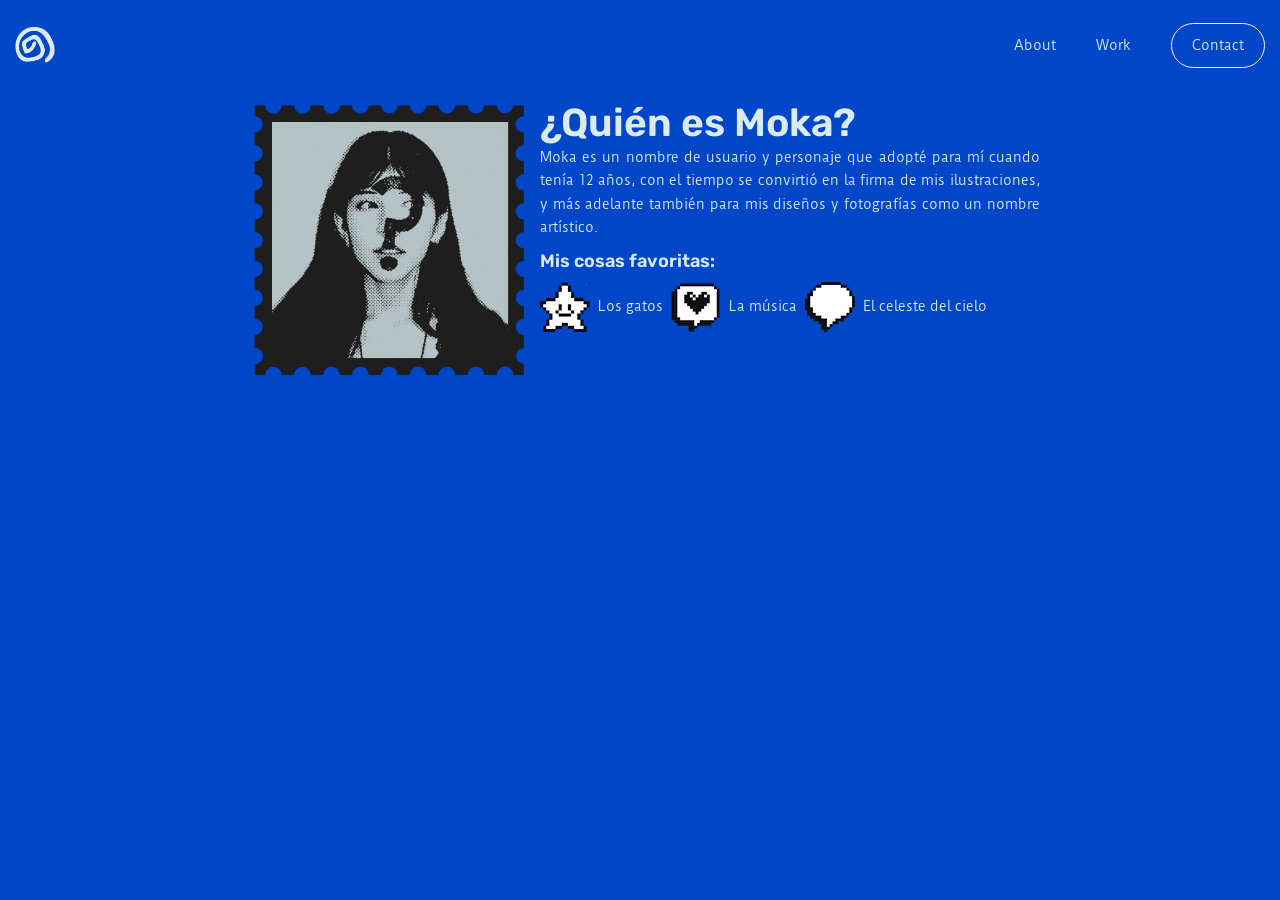
==== about.html @ 392b5fb8 "PORTFOLIO PRE-RELEASE" ====
<!DOCTYPE html>
<html>

<head>
    <meta charset="utf-8" />
    <meta name="viewport" content="width=devicce-witdth,initial-scale=1.0">
    <meta name="description" content="Portfolio de Diseño de Moka">
    <meta name="author" content="Candela Magalí Miño">
    <meta name="keywords" content="Portfolio">
    <title>Moka Proyecto</title>
    <link rel="stylesheet" href="style.css">
    <link rel="icon" type="image/png" href="img/favicon-1.png">
</head>

<body>
    <header id="cabecera">
        <div class="contenedor">
            <img src="img/logo.png" alt="Icono de espiral" width="40" height="36">
            <nav class="botonera">
                <a href="about.html">About</a>
                <a href="work.html">Work</a>
                <a href="contact.html" class="boton">Contact</a>
            </nav>
        </div>
    </header>
    
    <main>
        <section id="quien">
            <img src="img/mi-foto.png" alt="Foto de Moka en estampilla" width="300" height="300">
            <article>
                <h4>¿Quién es Moka?</h4>
                <p> Moka es un nombre de usuario y personaje que adopté para mí cuando tenía 12 años, con el tiempo se convirtió en la firma de mis ilustraciones, y más adelante también para mis diseños y fotografías como un nombre artístico.</p>
                <h3>Mis cosas favoritas:</h3>
                <div class="gustos">
                    <img src="img/icono-3.png" alt="Globo de diálogo con corazón">
                    <p>Los gatos</p>
                    <img src="img/icono-2.png" alt="Estrella sonriente">
                    <p>La música</p>
                    <img src="img/icono-1.png" alt="Globo de diálogo">
                    <p>El celeste del cielo</p>
                </div>
            </article>
        </section>
    </main>

</body>
</htlm>
---- style.css ----
/* CSS DOCUMENT */
@charset "UTF-8";

@font-face {
    font-family: "WorkSans Black";
    src: url(fuentes/WorkSans-Black.ttf) format(truetype);
    font-weight: bolder;
    font-style: normal;
}

@font-face {
    font-family: "DuruSans Regular";
    src: url(fuentes/DuruSans-Regular.ttf) format(truetype);
    font-weight: normal;
    font-style: normal;
}

@font-face {
    font-family: "Rubik SemiBold Italic";
    src: url(fuentes/Rubik-SemiBoldItalic.ttf) format(truetype);
    font-weight: bold;
    font-style: italic;
}

@font-face {
    font-family: "Rubik SemiBold";
    src: url(fuentes/Rubik-SemiBold.ttf) format(truetype);
    font-weight: bold;
    font-style: normal;
}

/*aca empiezan las aplicaciones*/

* {
font-family: "DuruSans Regular", sans-serif;
    font-size: small;
    text-align: center;
    text-decoration: none;
    color: rgb(218, 234, 237);
    margin: 0;
    padding: 0;
    box-sizing: border-box;
}

body {
    background-color: rgb(0, 70, 200);
}

header {
    line-height: 6vh;
    display: flex;
    justify-content: center;
    height: 10vh;
    padding: 15px;
}

nav {
    display: flex;
    gap: 40px;
    font-size: 0.9rem;
    align-items: center;
    }

main {
    display: flex;
    flex-direction: column;
    align-items: center;
}

section {
    width: 100vw;
}

.contenedor {
    display: flex;
    align-items: center;
    justify-content: space-between;
    width: 100vw;
    max-width: 1450px;
}

.boton {
    display: flex;
    max-height: 45px;
    padding: 10px 20px;
    border-radius: 25px;
    border: 1px solid #f9f0f3;
    background: transparent;
    cursor: pointer;
    align-items: center;
}

.gustos {
    gap: 8px;
    display: flex;
    align-items: center;
}
.carrusel {
    display: flex;
    align-items: center;
    gap: 25px;
    padding: 80px 0px;
}

.grid-container {
    gap: 25px;
    width: 1400px;
    padding: 5px;
    display: grid;
    grid-template-columns: 700px 50%;
}

.grid-item {
    font-size: 2.5em;
    display: flex;
    width: 700px;
    height: 400px;
    font-family: Rubik SemiBold;
    text-align: center;
    flex-direction: column;
    justify-content: center;
}

.a {
    background-image: url(img/hover-2-a.jpg);
}

.b {
    background-image: url(img/hover-1-a.jpg);
}

.c {
    background-image: url(img/hover-3-a.jpg);
}

.d {background-image: url(img/hover-4-a.jpg);
}

h1 {
    line-height: 1;
    font-family: 'WorkSans Black', 'Arial Narrow', Arial, sans-serif;
    font-size: 10.5rem;
}

h2 {
    font-family: 'Rubik SemiBold Italic', 'Arial Narrow', Arial, sans-serif;
    color: rgb(30, 30, 30);
    font-size: larger;
    line-height: 0rem;
}

h3 {
    font-size: large;
    padding: 10px 0px;
    font-family: 'Rubik SemiBold', 'Arial Narrow', Arial, sans-serif;
    text-align: left;
}

h4 {
    font-family: 'Rubik SemiBold', 'Arial Narrow', Arial, sans-serif;
    font-size: 3rem;
    text-align: left;

}

p {
    text-align: justify;
    line-height: 1.8rem;
    max-width: 500px;
}

#intro {
    padding: 80px;
    display: flex;
    flex-direction: column;
    align-items: center;
    gap: 30px;
}

#presentation {
    background-position: center;
    background-size: cover;
    background-repeat: no-repeat;
    height: 52vh;
    line-height: 5.5rem;
    display: flex;
    align-items: center;
    justify-content: center;
    gap: 150px;
}

#quien {
    max-width: 1450px;
    display: flex;
    width: 100vw;
    flex-direction: row;
    justify-content: center;
    align-items: flex-start;
}

#works {
    display: flex;
    padding: 35px;
    flex-direction: column;
    align-items: center;
    gap: 25px;
}



#cv {
    padding: 0px 450px 0px 295px;
    display: flex;
    flex-direction: row;
}

.about {}

article {
    padding: 10px 0px;

}

footer {
    line-height: 6vh;
    display: flex;
    justify-content: center;
    height: 10vh;
    padding: 15px;
}

ul {
    display: flex;
    flex-direction: column;
    align-items: flex-start;
    justify-content: space-between;
}

li {
    line-height: 1.6rem;
    gap: 10px;
    display: flex;
    align-items: center;
}

.volver {
    padding: 10px;
}

.grid-imagenes {
    gap: 15px;
    grid-template: auto / repeat(2, 0fr);
    display: grid;
    justify-content: center;
}

.centrar {
    display: flex;
    justify-content: center;
}

@media screen and (max-width: 1200px) {}
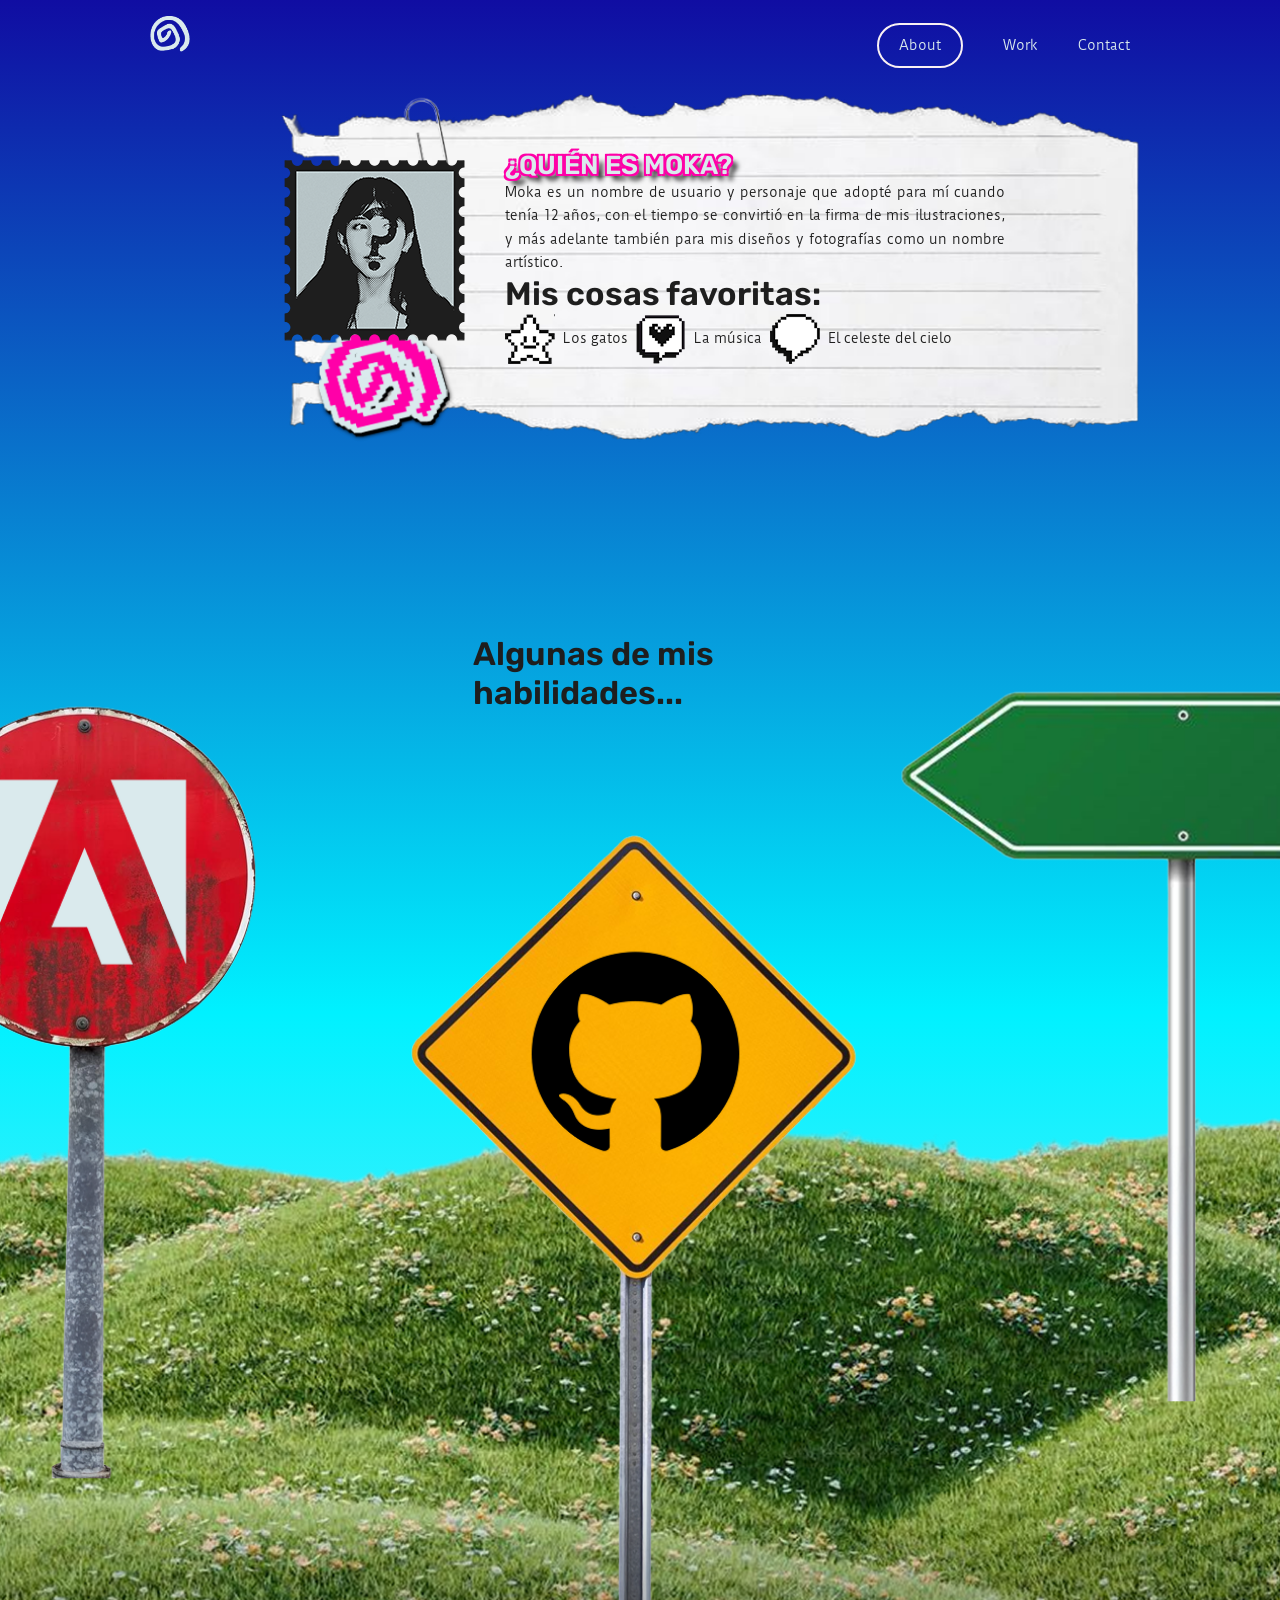
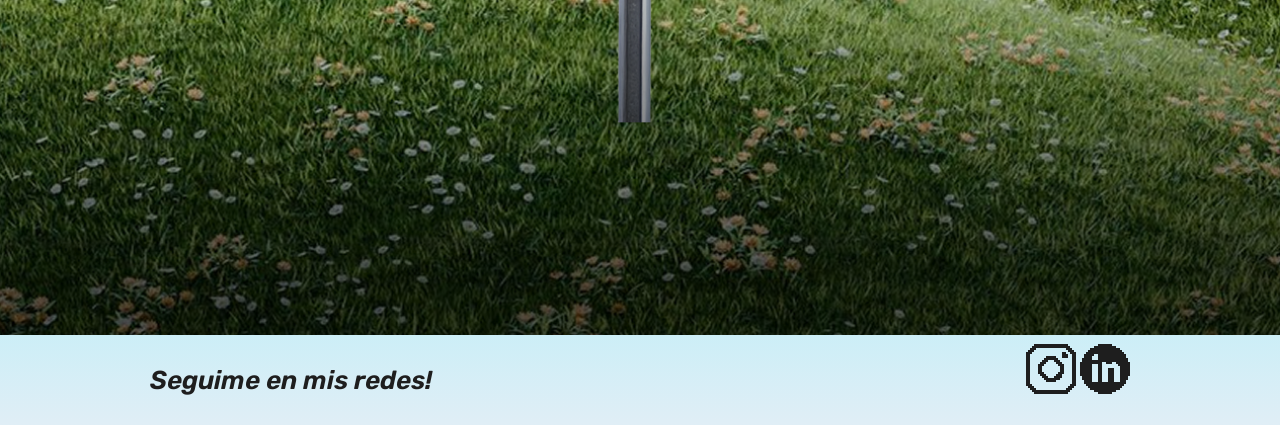
==== commit f25582b8: "EntregaFinalTP4" ====
--- a/about.html
+++ b/about.html
@@ -15,21 +15,26 @@
 <body>
     <header id="cabecera">
         <div class="contenedor">
-            <img src="img/logo.png" alt="Icono de espiral" width="40" height="36">
+            <a href="index.html">
+                <img src="img/logo.png" alt="Icono de espiral" width="40" height="36">
+            </a>
             <nav class="botonera">
-                <a href="about.html">About</a>
+                <a href="about.html" class="boton2">About</a>
                 <a href="work.html">Work</a>
-                <a href="contact.html" class="boton">Contact</a>
+                <a href="contact.html">Contact</a>
             </nav>
         </div>
     </header>
-    
+
     <main>
         <section id="quien">
-            <img src="img/mi-foto.png" alt="Foto de Moka en estampilla" width="300" height="300">
-            <article>
-                <h4>¿Quién es Moka?</h4>
-                <p> Moka es un nombre de usuario y personaje que adopté para mí cuando tenía 12 años, con el tiempo se convirtió en la firma de mis ilustraciones, y más adelante también para mis diseños y fotografías como un nombre artístico.</p>
+            <img src="img/mi-foto.png" alt="" width="200" height="200">
+            <div>
+
+                <h4 id="fijar">¿Quién es Moka?</h4>
+                <p> Moka es un nombre de usuario y personaje que adopté para mí cuando tenía 12 años, con el tiempo se
+                    convirtió en la firma de mis ilustraciones, y más adelante también para mis diseños y fotografías
+                    como un nombre artístico.</p>
                 <h3>Mis cosas favoritas:</h3>
                 <div class="gustos">
                     <img src="img/icono-3.png" alt="Globo de diálogo con corazón">
@@ -39,9 +44,26 @@
                     <img src="img/icono-1.png" alt="Globo de diálogo">
                     <p>El celeste del cielo</p>
                 </div>
-            </article>
+            </div>
+        </section>
+
+        <section id="verde">
+            <h3> Algunas de mis habilidades...</h3>
         </section>
     </main>
 
+    <footer>
+    <div class="contenedor">
+        <h2>Seguime en mis redes!</h2>
+        <div class="footer-section">
+            <a href="https://www.instagram.com/mossska_of/">
+                <img src="img/instagram-logo.png" alt="Logo de Instagram pixelado" width="50" height="50">
+            </a>
+            <a href="https://www.linkedin.com/in/candela-miño-402829404">
+                <img src="img/linkedin-logo.png" alt="Logo de LinkedIn pixelado" width="50" height="50">
+            </a>
+        </div>
+        </footer>
+
 </body>
 </htlm>
--- a/style.css
+++ b/style.css
@@ -1,12 +1,5 @@
 /* CSS DOCUMENT */
 @charset "UTF-8";
-
-@font-face {
-    font-family: "WorkSans Black";
-    src: url(fuentes/WorkSans-Black.ttf) format(truetype);
-    font-weight: bolder;
-    font-style: normal;
-}
 
 @font-face {
     font-family: "DuruSans Regular";
@@ -32,7 +25,7 @@
 /*aca empiezan las aplicaciones*/
 
 * {
-font-family: "DuruSans Regular", sans-serif;
+    font-family: "DuruSans Regular", sans-serif;
     font-size: small;
     text-align: center;
     text-decoration: none;
@@ -42,8 +35,17 @@
     box-sizing: border-box;
 }
 
+#fondo-gris {
+    background-image: url("img/fondo-galeria.jpg");
+    background-size: cover;
+    background-position: center;
+    background-repeat: no-repeat;
+    min-height: 100vh;
+}
+
 body {
-    background-color: rgb(0, 70, 200);
+    padding: 0px 15vh;
+    background: linear-gradient(to bottom, #100DA2, #00F1FF, #E0EEF6);
 }
 
 header {
@@ -59,7 +61,7 @@
     gap: 40px;
     font-size: 0.9rem;
     align-items: center;
-    }
+}
 
 main {
     display: flex;
@@ -76,18 +78,36 @@
     align-items: center;
     justify-content: space-between;
     width: 100vw;
-    max-width: 1450px;
+    max-width: 1250px;
 }
 
 .boton {
+    margin: 65px;
     display: flex;
     max-height: 45px;
     padding: 10px 20px;
     border-radius: 25px;
-    border: 1px solid #f9f0f3;
+    border: 2px solid #f9f0f3;
     background: transparent;
     cursor: pointer;
     align-items: center;
+    transition: all 0.3s ease;
+}
+
+.boton:hover {
+    background: #FF00A8;
+    transform: scale(1.05);
+}
+
+.boton2 {
+    display: flex;
+    max-height: 45px;
+    padding: 10px 20px;
+    border-radius: 25px;
+    border: 2px solid #f9f0f3;
+    background: transparent;
+    cursor: pointer;
+    align-items: center;
 }
 
 .gustos {
@@ -95,6 +115,7 @@
     display: flex;
     align-items: center;
 }
+
 .carrusel {
     display: flex;
     align-items: center;
@@ -103,67 +124,71 @@
 }
 
 .grid-container {
-    gap: 25px;
-    width: 1400px;
-    padding: 5px;
+    gap: 15px;
+    width: fit-content;
     display: grid;
-    grid-template-columns: 700px 50%;
+    grid-template-columns: repeat(2, 700px);
+
 }
 
 .grid-item {
-    font-size: 2.5em;
-    display: flex;
-    width: 700px;
-    height: 400px;
-    font-family: Rubik SemiBold;
-    text-align: center;
-    flex-direction: column;
-    justify-content: center;
-}
-
-.a {
-    background-image: url(img/hover-2-a.jpg);
-}
-
-.b {
-    background-image: url(img/hover-1-a.jpg);
-}
-
-.c {
-    background-image: url(img/hover-3-a.jpg);
-}
-
-.d {background-image: url(img/hover-4-a.jpg);
-}
+    position: relative;
+    overflow: hidden;
+}
+
+.img-hover {
+    position: absolute;
+    inset: 0;
+    opacity: 0;
+    transition: 1s;
+}
+
+.grid-item:hover .img-hover {
+    opacity: 1;
+}
+
 
 h1 {
-    line-height: 1;
-    font-family: 'WorkSans Black', 'Arial Narrow', Arial, sans-serif;
-    font-size: 10.5rem;
+    font-family: 'Rubik Semibold', 'Arial Narrow', Arial, sans-serif;
+    font-size: 2rem;
+    color: #DAEAED;
 }
 
 h2 {
+    max-width: 335px;
     font-family: 'Rubik SemiBold Italic', 'Arial Narrow', Arial, sans-serif;
-    color: rgb(30, 30, 30);
-    font-size: larger;
-    line-height: 0rem;
+    color: #1E1E1E;
+    font-size: 2rem;
+    line-height: 3rem;
 }
 
 h3 {
-    font-size: large;
-    padding: 10px 0px;
+    text-align: left;
+    max-width: 335px;
     font-family: 'Rubik SemiBold', 'Arial Narrow', Arial, sans-serif;
-    text-align: left;
+    color: #1E1E1E;
+    font-size: 2.5rem;
+    line-height: 3rem;
 }
 
 h4 {
-    font-family: 'Rubik SemiBold', 'Arial Narrow', Arial, sans-serif;
-    font-size: 3rem;
-    text-align: left;
-
-}
+    font-size: 2rem;
+    font-family: 'Rubik SemiBold', 'Arial Narrow', Arial;
+    font-weight: 900;
+    text-transform: uppercase;
+    color: #DAEAED;
+    text-shadow:
+        -2px -2px 0 #FF00A8,
+        2px -2px 0 #FF00A8,
+        -2px 2px 0 #FF00A8,
+        2px 2px 0 #FF00A8,
+
+        6px 6px 5px #1E1E1E;
+}
+
 
 p {
+    color: #1E1E1E;
     text-align: justify;
     line-height: 1.8rem;
     max-width: 500px;
@@ -175,6 +200,71 @@
     flex-direction: column;
     align-items: center;
     gap: 30px;
+
+    background-image: url(img/nubes-1920.png);
+    background-size: cover;
+    background-position: center;
+    background-repeat: no-repeat;
+    min-height: 42vh;
+}
+
+#prese {
+    padding: 25px 107px 25px 200px;
+    display: flex;
+    flex-direction: column;
+    align-content: center;
+    align-items: flex-start;
+}
+
+#fijar {
+    text-align: left;
+}
+
+#verde {
+    padding: 50px 0px 0px 0px;
+    display: flex;
+    flex-direction: column;
+    align-content: center;
+    background-image: url(img/fondo-about.png);
+    background-size: cover;
+    background-position: center;
+    background-repeat: no-repeat;
+    min-height: 150vh;
+    align-items: center;
+}
+
+.mano-izq,
+.mano-der {
+    position: absolute;
+    transition: transform 0.1 linear;
+}
+
+.mano-izq {
+    left: -200px;
+    top: 300px;
+}
+
+.mano-der {
+    right: -200px;
+    top: 300px;
+}
+
+.nubes {
+    top: 200px;
+}
+
+.nube {
+    z-index: 1;
+}
+
+.mano-izq,
+.mano-der {
+    z-index: 2;
+}
+
+.contenido {
+    z-index: 3;
+    position: relative;
 }
 
 #presentation {
@@ -190,6 +280,13 @@
 }
 
 #quien {
+    background-image: url(img/about-decor.png);
+    background-position: 195px -51px;
+    background-size: 1000px 435px;
+    background-repeat: no-repeat;
+    height: 55vh;
+    gap: 30px;
+    padding: 60px 0px 0px 0px;
     max-width: 1450px;
     display: flex;
     width: 100vw;
@@ -207,20 +304,12 @@
 }
 
 
-
 #cv {
     padding: 0px 450px 0px 295px;
     display: flex;
     flex-direction: row;
 }
 
-.about {}
-
-article {
-    padding: 10px 0px;
-
-}
-
 footer {
     line-height: 6vh;
     display: flex;
@@ -228,6 +317,8 @@
     height: 10vh;
     padding: 15px;
 }
+
+#white-f {}
 
 ul {
     display: flex;
@@ -255,8 +346,293 @@
 }
 
 .centrar {
-    display: flex;
-    justify-content: center;
-}
-
-@media screen and (max-width: 1200px) {}+    position: relative;
+    display: inline-block;
+}
+
+
+#visor {
+    padding: 70px 0px;
+    gap: 30px;
+    display: flex;
+    flex-direction: row;
+    align-items: flex-end;
+    justify-content: center;
+}
+
+#hero-contact {
+    height: 540px;
+    width: auto;
+}
+
+.contenedor-telefono {
+    display: flex;
+    justify-content: center;
+}
+
+.telefono-colgante {
+    animation: mecer 4s ease-in-out infinite;
+    transform-origin: top center;
+    position: absolute;
+    top: -65px
+}
+
+@keyframes mecer {
+
+    0% {
+        transform:
+            translateX(-50%) rotate(-8deg);
+    }
+
+    50% {
+        transform:
+            translateX(-50%) rotate(8deg);
+    }
+
+    100% {
+        transform:
+            translateX(-50%) rotate(-8deg);
+    }
+
+}
+
+.mano-izq {
+    animation: moverIzq 10s ease-in-out infinite;
+}
+
+.mano-der {
+    animation: moverDer 10s ease-in-out infinite;
+}
+
+@keyframes moverIzq {
+
+    0%,
+    100% {
+        transform: translateX(0);
+    }
+
+    50% {
+        transform: translateX(30px);
+    }
+}
+
+@keyframes moverDer {
+
+    0%,
+    100% {
+        transform: translateX(0);
+    }
+
+    50% {
+        transform: translateX(-30px);
+    }
+}
+
+
+.texto {
+    position: absolute;
+    font-size: 5.5rem;
+}
+
+.uno {
+    top: 100px;
+    left: 300px;
+}
+
+.dos {
+    top: 180px;
+    right: 300px;
+    color: #FEF302;
+    transform: rotate(-5deg);
+}
+
+.tres {
+    top: 320px;
+    left: 300px;
+    color: #FEF302;
+    transform: rotate(4deg);
+}
+
+.cuatro {
+    top: 400px;
+    right: 300px;
+}
+
+.telefono-abajo {
+    position: absolute;
+    left: 475px;
+    bottom: -370px;
+    width: 300px;
+}
+
+#contact-content {
+    display: flex;
+    justify-content: center;
+    align-items: flex-start;
+    gap: 80px;
+}
+
+form {
+    width: 450px;
+    background: #DAEAED;
+    border-radius: 30px;
+    padding: 40px;
+    display: flex;
+    flex-direction: column;
+    gap: 15px;
+}
+
+input,
+textarea {
+    border: none;
+    padding: 10px;
+    background: #dcdcdc;
+}
+
+button {
+    font-family: 'Rubik SemiBold';
+    height: 35px;
+    width: 95px;
+    margin: auto;
+    border: 3px solid #FF00A8;
+    color: #FF00A8;
+    border-radius: 30px;
+    cursor: pointer;
+}
+
+form label {
+    text-align: left;
+    color: #1018A7;
+    font-family: "Rubik Semibold", sans-serif;
+    font-size: 15px;
+    font-weight: 700;
+    letter-spacing: 0.5px;
+}
+
+input,
+span,
+textarea {
+    text-align: left;
+    font-family: "Duru Sans", sans-serif;
+    color: #1E1E1E;
+}
+
+.papel {
+
+    display: block;
+    width: 800px;
+    margin: 80px auto;
+}
+
+.flecha {
+    position: absolute;
+    top: 50%;
+    transform: translateY(-50%);
+
+    width: 40px;
+    height: 40px;
+
+    border: none;
+    border-radius: 50%;
+
+    background: rgba(255, 255, 255, 0.4);
+    color: white;
+    font-size: 20px;
+
+    cursor: pointer;
+}
+
+.flecha {
+    position: absolute;
+    top: 50%;
+    transform: translateY(-50%);
+}
+
+.izquierda {
+    left: 10px;
+}
+
+.derecha {
+    right: 10px;
+}
+
+.flecha:hover {
+    background: rgba(255, 255, 255, 0.7);
+}
+
+.info {
+    width: 250px;
+}
+
+.info h2 {
+    color: #DAEAED;
+    text-align: left;
+    margin-bottom: 20px;
+}
+
+.info p {
+    margin: 5px 0;
+    color: #DAEAED;
+}
+
+@media screen and (max-width: 768px) {
+
+    body {
+        align-items: center;
+        max-width: 750px;
+        padding: 0px;
+    }
+
+    .contenedor {
+        display: flex;
+        align-items: center;
+        justify-content: none;
+        width: 100vw;
+        max-width: none;
+    }
+
+    nav {
+        padding-left: 30px;
+        flex-direction: row
+    }
+
+    .botonera {
+        display: none;
+    }
+
+    #intro img {
+        width: %;
+        height: auto;
+    }
+
+    h1 {
+        font-size: 1.2rem;
+    }
+
+    .mano-izq,
+    .mano-der {
+        display: none;
+    }
+
+    #prese img {
+        width: 90%;
+        height: auto;
+    }
+
+    .grid-container {
+        display: flex;
+        flex-direction: column;
+        align-items: center;
+        gap: 20px;
+    }
+
+    .grid-item img {
+        width: 70vw;
+        height: auto;
+    }
+
+    footer .contenedor {
+        flex-direction: row;
+        max-width: 768px;
+    }
+}
